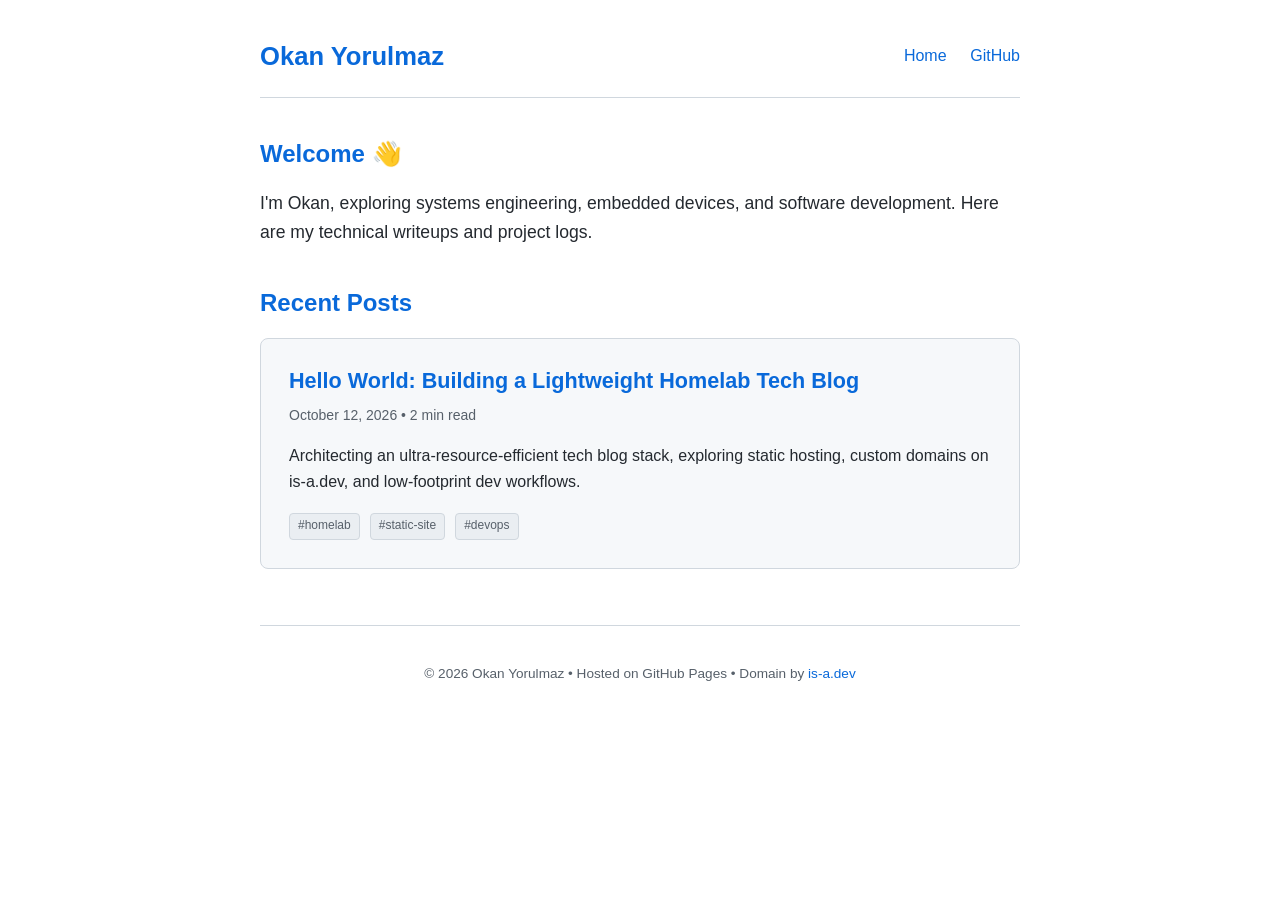
==== index.html @ 9f78048e "Initial commit: launch tech blog with hello-world post and CNAME" ====
<!DOCTYPE html>
<html lang="en">
<head>
  <meta charset="utf-8">
  <meta name="viewport" content="width=device-width, initial-scale=1">
  <title>Okan Yorulmaz | Tech Blog</title>
  <link rel="stylesheet" href="/style.css">
</head>
<body>
  <header>
    <h1><a href="/">Okan Yorulmaz</a></h1>
    <nav>
      <a href="/">Home</a>
      <a href="https://github.com/yrlmz14" target="_blank" rel="noopener">GitHub</a>
    </nav>
  </header>

  <main>
    <section class="intro">
      <h2>Welcome 👋</h2>
      <p>I'm Okan, exploring systems engineering, embedded devices, and software development. Here are my technical writeups and project logs.</p>
    </section>

    <section>
      <h2>Recent Posts</h2>

      <div class="post-card">
        <h2><a href="/posts/hello-world.html">Hello World: Building a Lightweight Homelab Tech Blog</a></h2>
        <div class="post-meta">October 12, 2026 • 2 min read</div>
        <p>Architecting an ultra-resource-efficient tech blog stack, exploring static hosting, custom domains on is-a.dev, and low-footprint dev workflows.</p>
        <div>
          <span class="tag">#homelab</span>
          <span class="tag">#static-site</span>
          <span class="tag">#devops</span>
        </div>
      </div>
    </section>
  </main>

  <footer>
    <p>© 2026 Okan Yorulmaz • Hosted on GitHub Pages • Domain by <a href="https://is-a.dev" target="_blank" rel="noopener">is-a.dev</a></p>
  </footer>
</body>
</html>
---- style.css ----
:root {
  --bg: #0d1117;
  --card-bg: #161b22;
  --text: #c9d1d9;
  --heading: #f0f6fc;
  --link: #58a6ff;
  --border: #30363d;
  --code-bg: #1f242c;
  --meta: #8b949e;
  --tag-bg: #21262d;
}

@media (prefers-color-scheme: light) {
  :root {
    --bg: #ffffff;
    --card-bg: #f6f8fa;
    --text: #24292f;
    --heading: #0969da;
    --link: #0969da;
    --border: #d0d7de;
    --code-bg: #f3f4f6;
    --meta: #57606a;
    --tag-bg: #eaeef2;
  }
}

* {
  box-sizing: border-box;
}

body {
  font-family: -apple-system, BlinkMacSystemFont, "Segoe UI", Roboto, Helvetica, Arial, sans-serif;
  line-height: 1.65;
  max-width: 800px;
  margin: 0 auto;
  padding: 2.5rem 1.25rem;
  background: var(--bg);
  color: var(--text);
  -webkit-font-smoothing: antialiased;
}

header {
  border-bottom: 1px solid var(--border);
  padding-bottom: 1.5rem;
  margin-bottom: 2.5rem;
  display: flex;
  justify-content: space-between;
  align-items: center;
}

header h1 {
  margin: 0;
  font-size: 1.6rem;
}

header h1 a {
  color: var(--heading);
  text-decoration: none;
  font-weight: 700;
}

nav a {
  color: var(--link);
  text-decoration: none;
  margin-left: 1.2rem;
  font-weight: 500;
  transition: opacity 0.2s;
}

nav a:hover {
  text-decoration: underline;
}

h1, h2, h3 {
  color: var(--heading);
  line-height: 1.3;
}

a {
  color: var(--link);
  text-decoration: none;
}

a:hover {
  text-decoration: underline;
}

.intro {
  margin-bottom: 2.5rem;
}

.intro p {
  font-size: 1.1rem;
  color: var(--text);
}

.post-card {
  background: var(--card-bg);
  border: 1px solid var(--border);
  border-radius: 8px;
  padding: 1.75rem;
  margin-bottom: 1.5rem;
  transition: transform 0.15s ease, border-color 0.15s ease;
}

.post-card:hover {
  transform: translateY(-2px);
  border-color: var(--link);
}

.post-card h2 {
  margin-top: 0;
  margin-bottom: 0.5rem;
  font-size: 1.35rem;
}

.post-card h2 a {
  color: var(--heading);
}

.post-meta {
  color: var(--meta);
  font-size: 0.875rem;
  margin-bottom: 0.75rem;
}

.tag {
  display: inline-block;
  background: var(--tag-bg);
  border: 1px solid var(--border);
  color: var(--meta);
  padding: 0.15rem 0.5rem;
  border-radius: 4px;
  font-size: 0.75rem;
  margin-right: 0.35rem;
}

article {
  background: var(--card-bg);
  border: 1px solid var(--border);
  border-radius: 8px;
  padding: 2rem;
  margin-bottom: 2rem;
}

pre, code {
  background: var(--code-bg);
  border-radius: 6px;
  font-family: ui-monospace, SFMono-Regular, Menlo, Monaco, Consolas, monospace;
  font-size: 0.9em;
}

code {
  padding: 0.2em 0.4em;
}

pre code {
  padding: 0;
}

pre {
  padding: 1rem;
  overflow-x: auto;
  border: 1px solid var(--border);
  line-height: 1.45;
}

footer {
  border-top: 1px solid var(--border);
  padding-top: 1.5rem;
  color: var(--meta);
  font-size: 0.85rem;
  text-align: center;
  margin-top: 3.5rem;
}
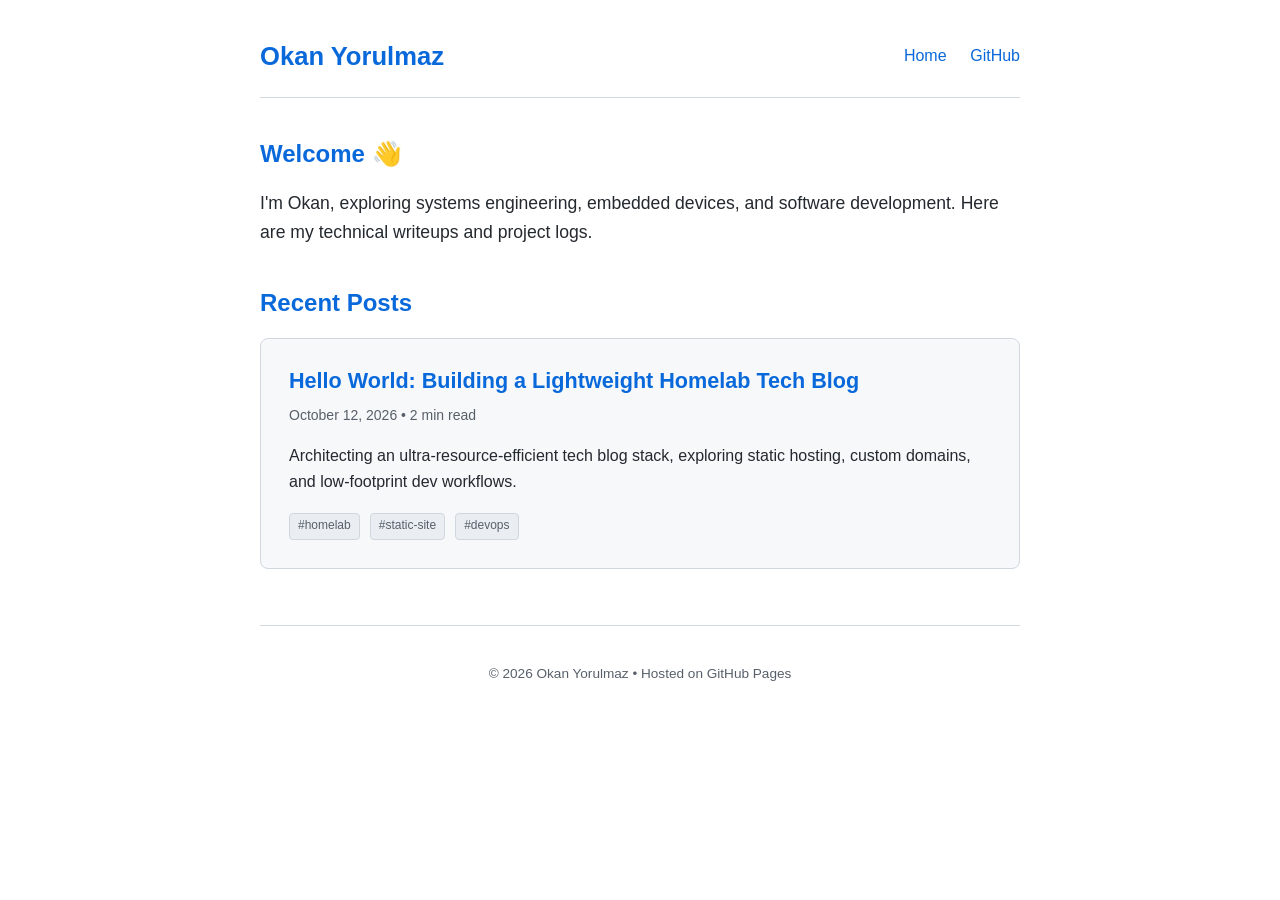
==== commit 5d98cb81: "Enhance SEO: add robots.txt, sitemap.xml, Schema.org JSON-LD structured data and OpenGraph tags" ====
--- a/index.html
+++ b/index.html
@@ -3,7 +3,36 @@
 <head>
   <meta charset="utf-8">
   <meta name="viewport" content="width=device-width, initial-scale=1">
-  <title>Okan Yorulmaz | Tech Blog</title>
+  <title>Okan Yorulmaz | Tech Blog & Portfolio</title>
+  
+  <!-- Search Engine SEO Meta -->
+  <meta name="description" content="Technical blog and portfolio of Okan Yorulmaz (yrlmz14). Systems engineering, low-level programming, embedded devices, and robotics writeups.">
+  <meta name="author" content="Okan Yorulmaz">
+  <meta name="robots" content="index, follow">
+  <link rel="canonical" href="https://yrlmz14.github.io/">
+
+  <!-- Open Graph / Social Preview -->
+  <meta property="og:title" content="Okan Yorulmaz | Tech Blog & Portfolio">
+  <meta property="og:description" content="Personal tech blog of Okan Yorulmaz (yrlmz14). Systems engineering, embedded systems, and development.">
+  <meta property="og:type" content="website">
+  <meta property="og:url" content="https://yrlmz14.github.io/">
+
+  <!-- Google Structured Data (JSON-LD) -->
+  <script type="application/ld+json">
+  {
+    "@context": "https://schema.org",
+    "@type": "Person",
+    "name": "Okan Yorulmaz",
+    "alternateName": "yrlmz14",
+    "url": "https://yrlmz14.github.io/",
+    "sameAs": [
+      "https://github.com/yrlmz14"
+    ],
+    "jobTitle": "Developer",
+    "description": "Software developer focusing on systems, scripting, and homelab architectures."
+  }
+  </script>
+
   <link rel="stylesheet" href="/style.css">
 </head>
 <body>
@@ -27,7 +56,7 @@
       <div class="post-card">
         <h2><a href="/posts/hello-world.html">Hello World: Building a Lightweight Homelab Tech Blog</a></h2>
         <div class="post-meta">October 12, 2026 • 2 min read</div>
-        <p>Architecting an ultra-resource-efficient tech blog stack, exploring static hosting, custom domains on is-a.dev, and low-footprint dev workflows.</p>
+        <p>Architecting an ultra-resource-efficient tech blog stack, exploring static hosting, custom domains, and low-footprint dev workflows.</p>
         <div>
           <span class="tag">#homelab</span>
           <span class="tag">#static-site</span>
@@ -38,7 +67,7 @@
   </main>
 
   <footer>
-    <p>© 2026 Okan Yorulmaz • Hosted on GitHub Pages • Domain by <a href="https://is-a.dev" target="_blank" rel="noopener">is-a.dev</a></p>
+    <p>© 2026 Okan Yorulmaz • Hosted on GitHub Pages</p>
   </footer>
 </body>
 </html>
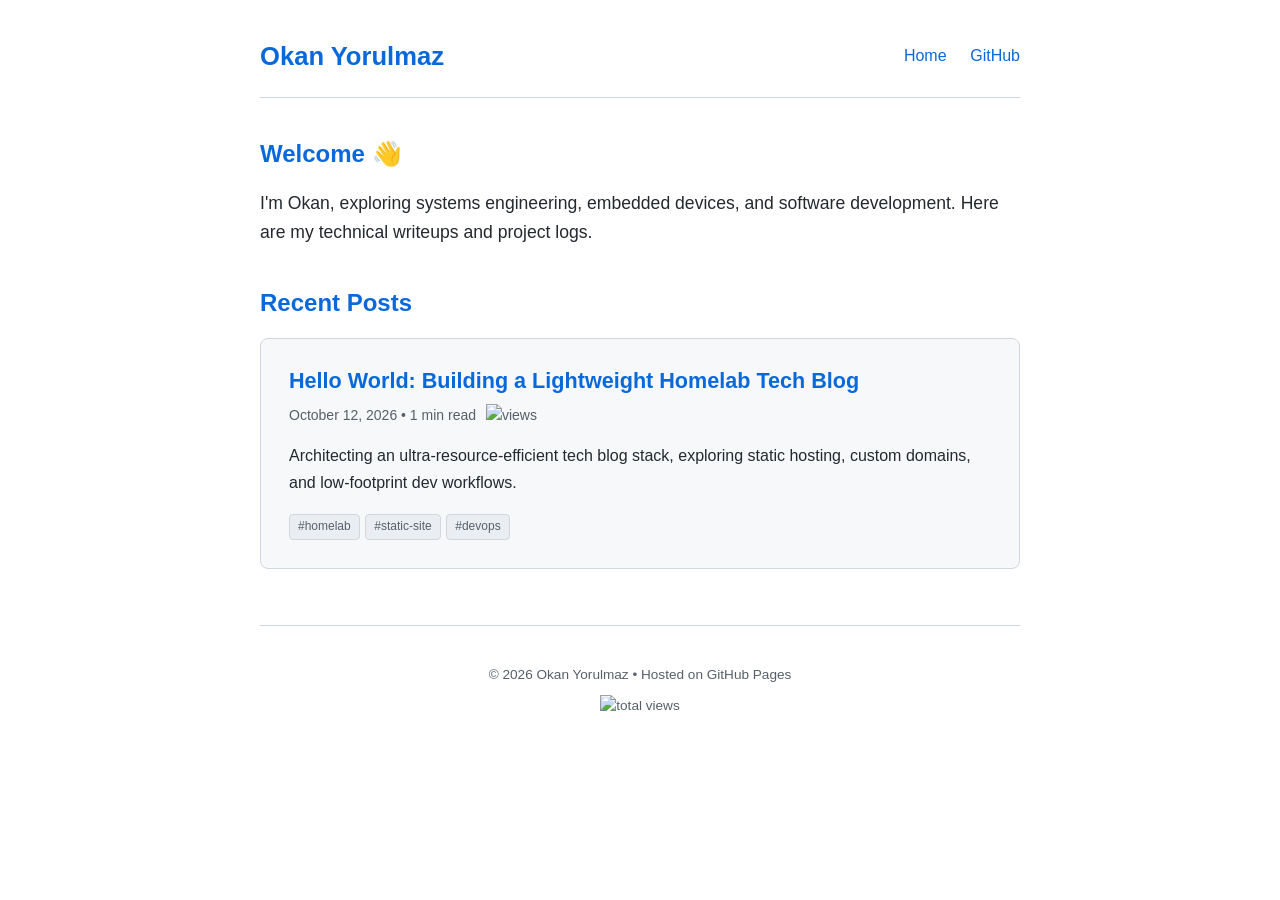
==== commit 732d09d1: "Add hits.sh live view counters and automated publish.py Markdown generator" ====
--- a/index.html
+++ b/index.html
@@ -53,21 +53,31 @@
     <section>
       <h2>Recent Posts</h2>
 
+      <!-- POSTS_LIST_START -->
       <div class="post-card">
         <h2><a href="/posts/hello-world.html">Hello World: Building a Lightweight Homelab Tech Blog</a></h2>
-        <div class="post-meta">October 12, 2026 • 2 min read</div>
+        <div class="post-meta">
+          October 12, 2026 • 1 min read
+          <span class="view-badge">
+            <img src="https://hits.sh/yrlmz14.github.io/posts/hello-world.html.svg?style=flat-square&label=views&color=58a6ff" alt="views" style="vertical-align: middle; margin-left: 6px; height: 16px;">
+          </span>
+        </div>
         <p>Architecting an ultra-resource-efficient tech blog stack, exploring static hosting, custom domains, and low-footprint dev workflows.</p>
         <div>
-          <span class="tag">#homelab</span>
-          <span class="tag">#static-site</span>
-          <span class="tag">#devops</span>
+          <span class="tag">#homelab</span><span class="tag">#static-site</span><span class="tag">#devops</span>
         </div>
       </div>
+      <!-- POSTS_LIST_END -->
     </section>
   </main>
 
   <footer>
-    <p>© 2026 Okan Yorulmaz • Hosted on GitHub Pages</p>
+    <p>
+      © 2026 Okan Yorulmaz • Hosted on GitHub Pages
+      <span style="display: block; margin-top: 8px;">
+        <img src="https://hits.sh/yrlmz14.github.io.svg?style=flat-square&label=total%20views&color=58a6ff" alt="total views" style="vertical-align: middle; height: 18px;">
+      </span>
+    </p>
   </footer>
 </body>
 </html>
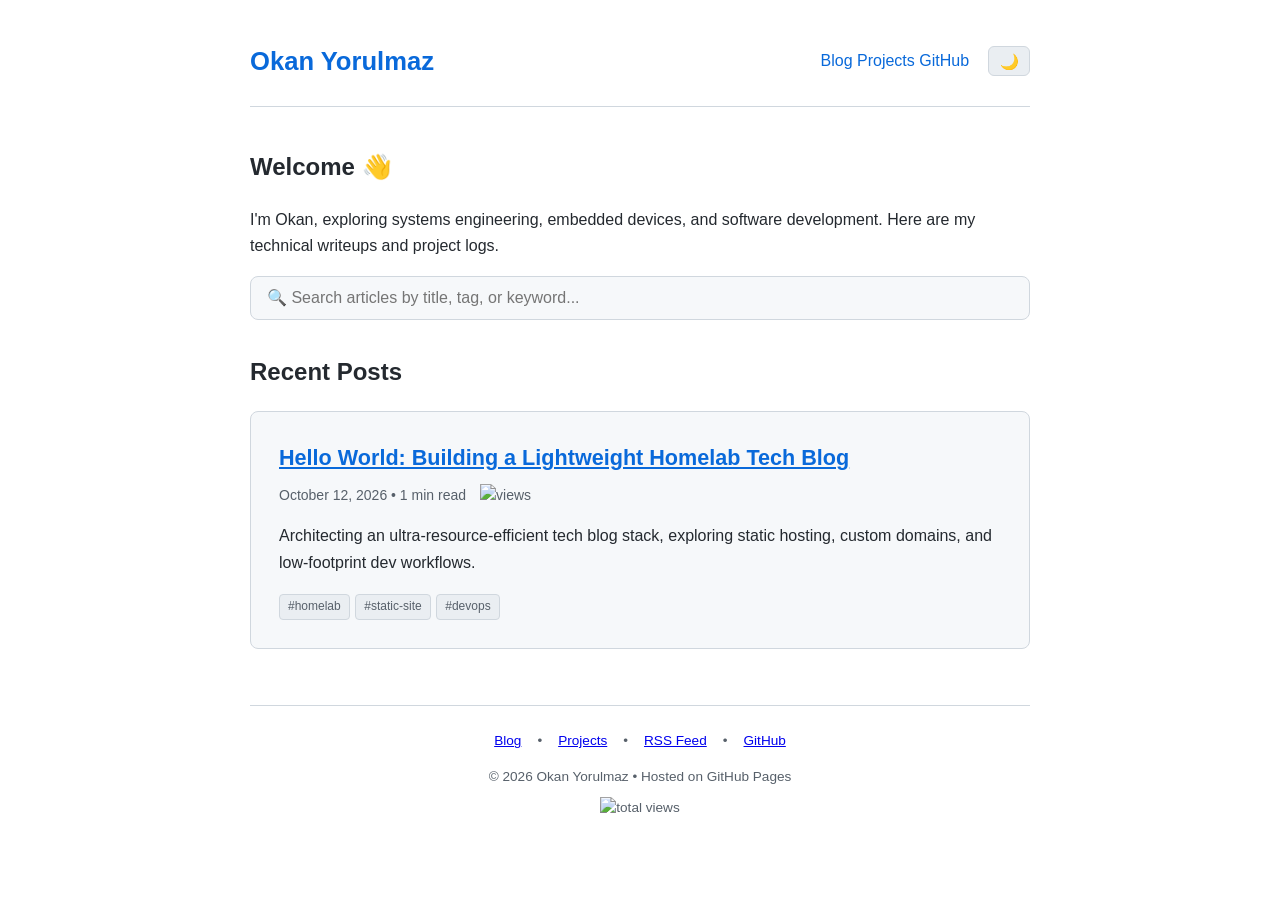
==== commit 5d00a9f5: "Add full feature suite: dark/light toggle, live search, 1-click copy code, reading progress bar, pro" ====
--- a/index.html
+++ b/index.html
@@ -34,14 +34,19 @@
   </script>
 
   <link rel="stylesheet" href="/style.css">
+  <script src="/main.js" defer></script>
 </head>
 <body>
   <header>
     <h1><a href="/">Okan Yorulmaz</a></h1>
-    <nav>
-      <a href="/">Home</a>
-      <a href="https://github.com/yrlmz14" target="_blank" rel="noopener">GitHub</a>
-    </nav>
+    <div class="nav-container">
+      <nav>
+        <a href="/">Blog</a>
+        <a href="/projects.html">Projects</a>
+        <a href="https://github.com/yrlmz14" target="_blank" rel="noopener">GitHub</a>
+      </nav>
+      <button id="theme-toggle" class="theme-toggle" aria-label="Toggle theme">☀️</button>
+    </div>
   </header>
 
   <main>
@@ -49,6 +54,10 @@
       <h2>Welcome 👋</h2>
       <p>I'm Okan, exploring systems engineering, embedded devices, and software development. Here are my technical writeups and project logs.</p>
     </section>
+
+    <div class="search-box">
+      <input type="text" id="search-input" class="search-input" placeholder="🔍 Search articles by title, tag, or keyword..." aria-label="Search articles">
+    </div>
 
     <section>
       <h2>Recent Posts</h2>
@@ -72,6 +81,12 @@
   </main>
 
   <footer>
+    <div class="footer-links">
+      <a href="/">Blog</a> •
+      <a href="/projects.html">Projects</a> •
+      <a href="/rss.xml">RSS Feed</a> •
+      <a href="https://github.com/yrlmz14" target="_blank" rel="noopener">GitHub</a>
+    </div>
     <p>
       © 2026 Okan Yorulmaz • Hosted on GitHub Pages
       <span style="display: block; margin-top: 8px;">
--- a/style.css
+++ b/style.css
@@ -8,20 +8,36 @@
   --code-bg: #1f242c;
   --meta: #8b949e;
   --tag-bg: #21262d;
-}
-
-@media (prefers-color-scheme: light) {
-  :root {
-    --bg: #ffffff;
-    --card-bg: #f6f8fa;
-    --text: #24292f;
-    --heading: #0969da;
-    --link: #0969da;
-    --border: #d0d7de;
-    --code-bg: #f3f4f6;
-    --meta: #57606a;
-    --tag-bg: #eaeef2;
-  }
+  --btn-bg: #21262d;
+  --progress-bar: #58a6ff;
+}
+
+[data-theme="light"] {
+  --bg: #ffffff;
+  --card-bg: #f6f8fa;
+  --text: #24292f;
+  --heading: #0969da;
+  --link: #0969da;
+  --border: #d0d7de;
+  --code-bg: #f3f4f6;
+  --meta: #57606a;
+  --tag-bg: #eaeef2;
+  --btn-bg: #eaeef2;
+  --progress-bar: #0969da;
+}
+
+[data-theme="dark"] {
+  --bg: #0d1117;
+  --card-bg: #161b22;
+  --text: #c9d1d9;
+  --heading: #f0f6fc;
+  --link: #58a6ff;
+  --border: #30363d;
+  --code-bg: #1f242c;
+  --meta: #8b949e;
+  --tag-bg: #21262d;
+  --btn-bg: #21262d;
+  --progress-bar: #58a6ff;
 }
 
 * {
@@ -31,12 +47,24 @@
 body {
   font-family: -apple-system, BlinkMacSystemFont, "Segoe UI", Roboto, Helvetica, Arial, sans-serif;
   line-height: 1.65;
-  max-width: 800px;
+  max-width: 820px;
   margin: 0 auto;
   padding: 2.5rem 1.25rem;
   background: var(--bg);
   color: var(--text);
   -webkit-font-smoothing: antialiased;
+  transition: background-color 0.2s ease, color 0.2s ease;
+}
+
+#reading-progress {
+  position: fixed;
+  top: 0;
+  left: 0;
+  height: 3px;
+  width: 0%;
+  background: var(--progress-bar);
+  z-index: 9999;
+  transition: width 0.1s ease;
 }
 
 header {
@@ -46,6 +74,8 @@
   display: flex;
   justify-content: space-between;
   align-items: center;
+  flex-wrap: wrap;
+  gap: 1rem;
 }
 
 header h1 {
@@ -59,42 +89,62 @@
   font-weight: 700;
 }
 
+.nav-container {
+  display: flex;
+  align-items: center;
+  gap: 1.2rem;
+}
+
 nav a {
   color: var(--link);
   text-decoration: none;
-  margin-left: 1.2rem;
   font-weight: 500;
-  transition: opacity 0.2s;
 }
 
 nav a:hover {
   text-decoration: underline;
 }
 
-h1, h2, h3 {
-  color: var(--heading);
-  line-height: 1.3;
-}
-
-a {
-  color: var(--link);
-  text-decoration: none;
-}
-
-a:hover {
-  text-decoration: underline;
-}
-
-.intro {
-  margin-bottom: 2.5rem;
-}
-
-.intro p {
-  font-size: 1.1rem;
+.theme-toggle {
+  background: var(--btn-bg);
+  border: 1px solid var(--border);
   color: var(--text);
-}
-
-.post-card {
+  cursor: pointer;
+  padding: 0.4rem 0.65rem;
+  border-radius: 6px;
+  font-size: 0.95rem;
+  line-height: 1;
+  display: inline-flex;
+  align-items: center;
+  justify-content: center;
+  transition: border-color 0.2s;
+}
+
+.theme-toggle:hover {
+  border-color: var(--link);
+}
+
+.search-box {
+  margin-bottom: 2rem;
+}
+
+.search-input {
+  width: 100%;
+  padding: 0.75rem 1rem;
+  font-size: 1rem;
+  background: var(--card-bg);
+  border: 1px solid var(--border);
+  border-radius: 8px;
+  color: var(--text);
+  outline: none;
+  transition: border-color 0.2s;
+}
+
+.search-input:focus {
+  border-color: var(--link);
+}
+
+.post-card, .project-card {
   background: var(--card-bg);
   border: 1px solid var(--border);
   border-radius: 8px;
@@ -103,18 +153,18 @@
   transition: transform 0.15s ease, border-color 0.15s ease;
 }
 
-.post-card:hover {
+.post-card:hover, .project-card:hover {
   transform: translateY(-2px);
   border-color: var(--link);
 }
 
-.post-card h2 {
+.post-card h2, .project-card h2 {
   margin-top: 0;
   margin-bottom: 0.5rem;
   font-size: 1.35rem;
 }
 
-.post-card h2 a {
+.post-card h2 a, .project-card h2 a {
   color: var(--heading);
 }
 
@@ -122,6 +172,10 @@
   color: var(--meta);
   font-size: 0.875rem;
   margin-bottom: 0.75rem;
+  display: flex;
+  align-items: center;
+  flex-wrap: wrap;
+  gap: 0.5rem;
 }
 
 .tag {
@@ -139,30 +193,67 @@
   background: var(--card-bg);
   border: 1px solid var(--border);
   border-radius: 8px;
-  padding: 2rem;
+  padding: 2.2rem;
   margin-bottom: 2rem;
 }
 
-pre, code {
+pre {
+  position: relative;
   background: var(--code-bg);
-  border-radius: 6px;
+  padding: 1.2rem;
+  border-radius: 8px;
+  overflow-x: auto;
+  border: 1px solid var(--border);
+  line-height: 1.45;
+}
+
+pre code {
   font-family: ui-monospace, SFMono-Regular, Menlo, Monaco, Consolas, monospace;
   font-size: 0.9em;
+  background: none;
+  padding: 0;
 }
 
 code {
+  font-family: ui-monospace, SFMono-Regular, Menlo, Monaco, Consolas, monospace;
+  background: var(--code-bg);
   padding: 0.2em 0.4em;
-}
-
-pre code {
-  padding: 0;
-}
-
-pre {
-  padding: 1rem;
-  overflow-x: auto;
-  border: 1px solid var(--border);
-  line-height: 1.45;
+  border-radius: 4px;
+  font-size: 0.9em;
+}
+
+.copy-btn {
+  position: absolute;
+  top: 8px;
+  right: 8px;
+  background: var(--card-bg);
+  border: 1px solid var(--border);
+  color: var(--meta);
+  border-radius: 5px;
+  font-size: 0.75rem;
+  padding: 0.25rem 0.55rem;
+  cursor: pointer;
+  transition: all 0.2s;
+  opacity: 0.8;
+}
+
+.copy-btn:hover {
+  opacity: 1;
+  color: var(--heading);
+  border-color: var(--link);
+}
+
+.copy-btn.copied {
+  color: #3fb950;
+  border-color: #3fb950;
+}
+
+.comments-section {
+  background: var(--card-bg);
+  border: 1px solid var(--border);
+  border-radius: 8px;
+  padding: 1.75rem;
+  margin-top: 2.5rem;
 }
 
 footer {
@@ -173,3 +264,10 @@
   text-align: center;
   margin-top: 3.5rem;
 }
+
+.footer-links {
+  display: flex;
+  justify-content: center;
+  gap: 1rem;
+  margin-bottom: 0.75rem;
+}
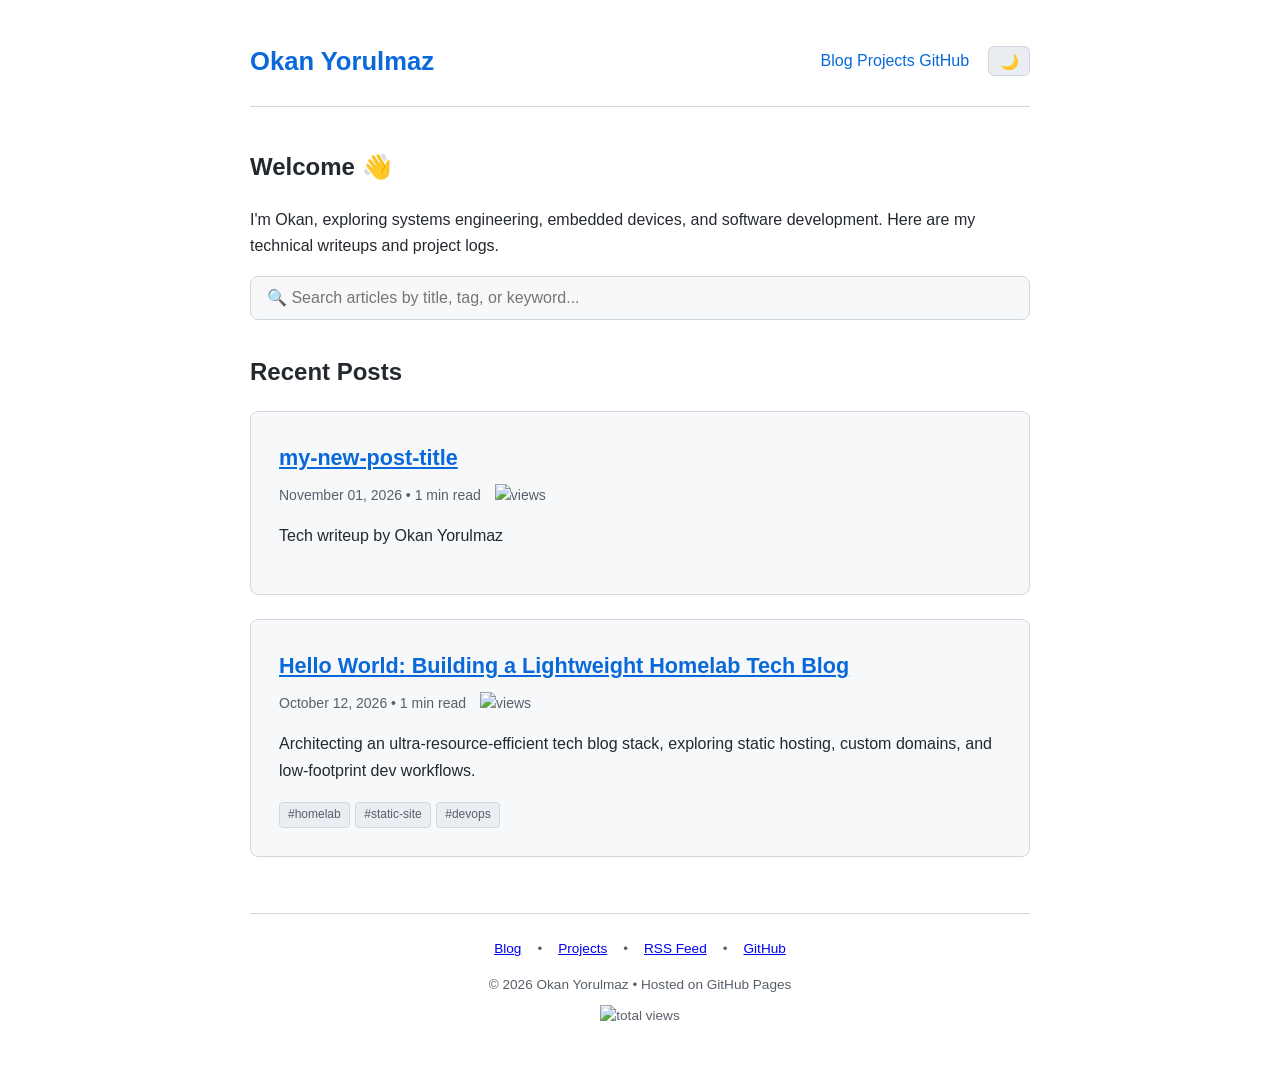
==== commit 66a6112b: "Publish updates (2026-11-01 18:35)" ====
--- a/index.html
+++ b/index.html
@@ -64,6 +64,19 @@
 
       <!-- POSTS_LIST_START -->
       <div class="post-card">
+        <h2><a href="/posts/my-new-post-title.html">my-new-post-title</a></h2>
+        <div class="post-meta">
+          November 01, 2026 • 1 min read
+          <span class="view-badge">
+            <img src="https://hits.sh/yrlmz14.github.io/posts/my-new-post-title.html.svg?style=flat-square&label=views&color=58a6ff" alt="views" style="vertical-align: middle; margin-left: 6px; height: 16px;">
+          </span>
+        </div>
+        <p>Tech writeup by Okan Yorulmaz</p>
+        <div>
+          
+        </div>
+      </div>
+      <div class="post-card">
         <h2><a href="/posts/hello-world.html">Hello World: Building a Lightweight Homelab Tech Blog</a></h2>
         <div class="post-meta">
           October 12, 2026 • 1 min read
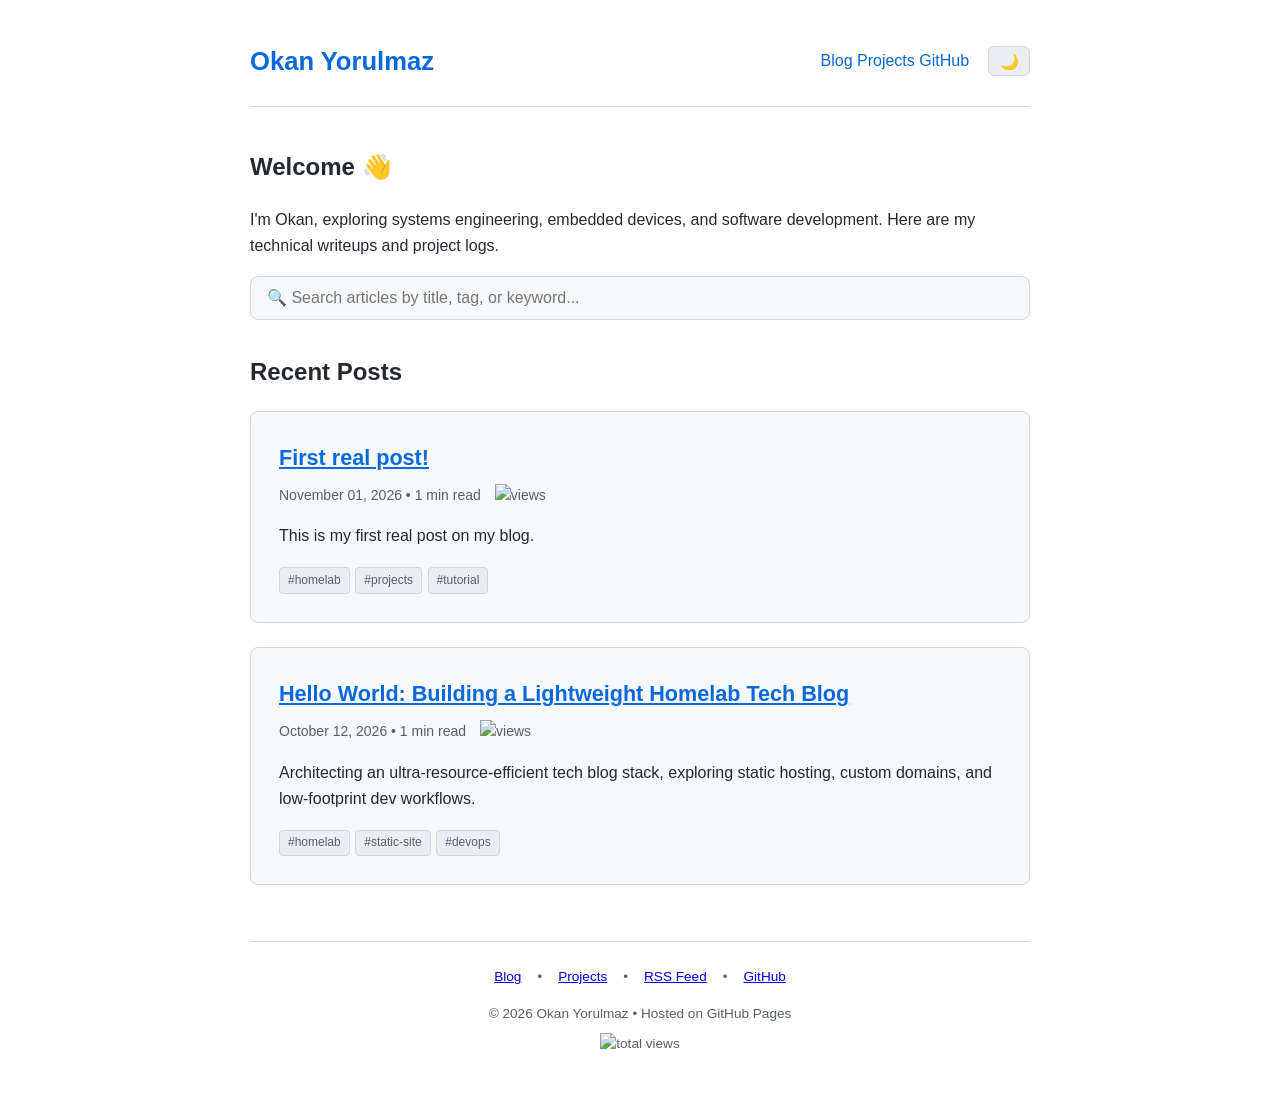
==== commit 2bdeaef1: "Fix frontmatter and markdown list parsing for first real post" ====
--- a/index.html
+++ b/index.html
@@ -64,16 +64,16 @@
 
       <!-- POSTS_LIST_START -->
       <div class="post-card">
-        <h2><a href="/posts/my-new-post-title.html">my-new-post-title</a></h2>
+        <h2><a href="/posts/my-new-post-title.html">First real post!</a></h2>
         <div class="post-meta">
           November 01, 2026 • 1 min read
           <span class="view-badge">
             <img src="https://hits.sh/yrlmz14.github.io/posts/my-new-post-title.html.svg?style=flat-square&label=views&color=58a6ff" alt="views" style="vertical-align: middle; margin-left: 6px; height: 16px;">
           </span>
         </div>
-        <p>Tech writeup by Okan Yorulmaz</p>
+        <p>This is my first real post on my blog.</p>
         <div>
-          
+          <span class="tag">#homelab</span><span class="tag">#projects</span><span class="tag">#tutorial</span>
         </div>
       </div>
       <div class="post-card">
